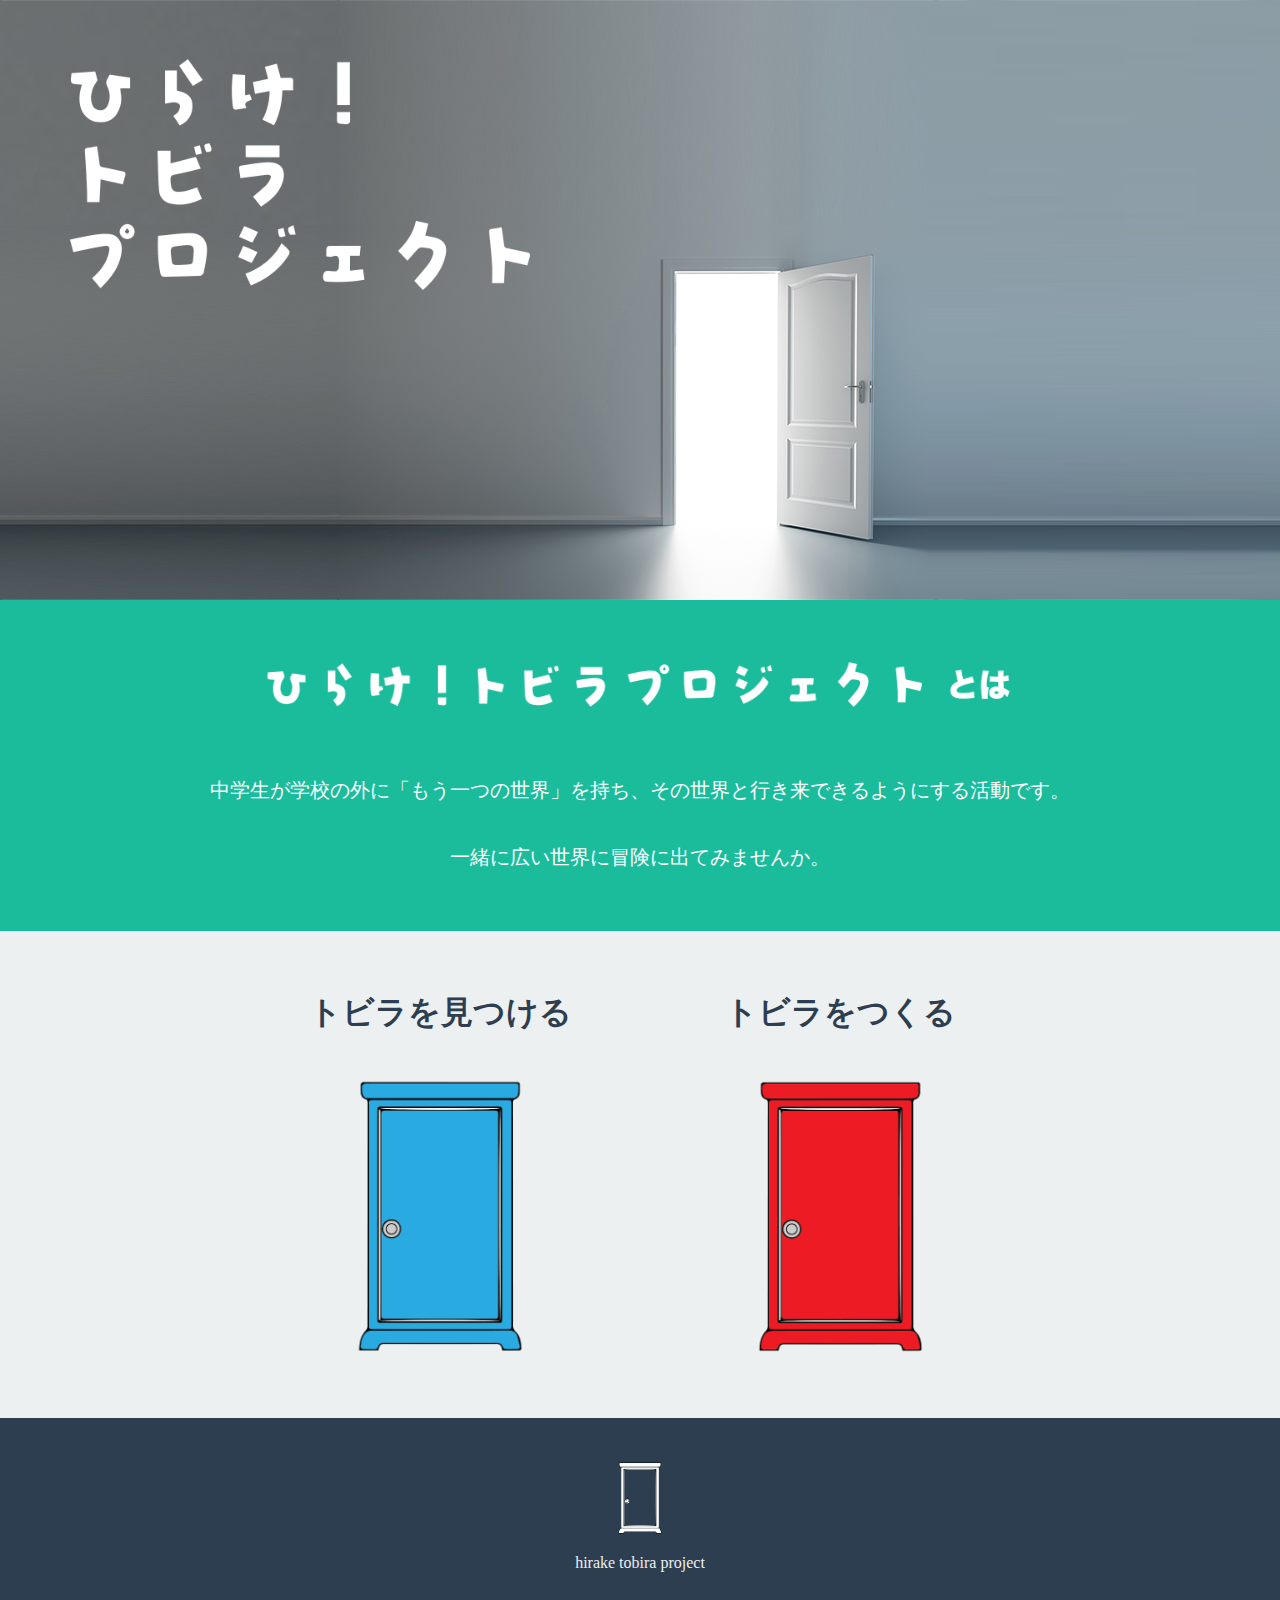
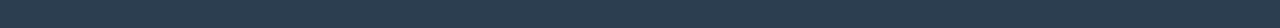
==== index.html @ ed27bb4b "調整" ====
<!DOCTYPE html>
<head>
  <meta charset='UTF-8'>
  <title>ひらけ！トビラプロジェクト</title>
  <meta content='トビラ' name='keywords'>
  <!-- %meta{:content => "width=device-width,initial-scale=1,maximum-scale=1,user-scalable=no", :name => "viewport"}/ -->
  <!-- %meta{:content => "telephone=no", :name => "format-detection"}/ -->
  <link href='./img/favicon.ico' rel='shortcut icon'>
  <!-- %link{:href => "css/smart.css", :media => "only screen and (max-device-width:480px)", :rel => "stylesheet", :type => "text/css"}/ -->
  <!-- %link{:href => "css/reset.min.css", :rel => "stylesheet"}/ -->
  <!-- %link{:href => "css/style.css", :media => "screen and (min-device-width:481px)", :rel => "stylesheet", :type => "text/css"}/ -->
  <!--[if IE]> <script type="text/javascript" src="excanvas.js"></script> <![endif]-->
  <!-- %link{rel: "stylesheet", type: "text/css", href: "http://yui.yahooapis.com/3.17.2/build/cssreset/cssreset-min.css"} -->
  <link href='css/style.css' rel='stylesheet' type='text/css'>
  <!-- %script{:src => "js/jquery-2.1.0.min.js"} -->
  <!-- %script{:src => "js/init.js"} -->
</head>
<body>
  <div id='container'>
    <section id='top'>
      <img height='auto' id='title' src='img/title.png' width='500px'>
    </section>
    <section id='about'>
      <h1 class='title'>
        <img height='auto' src='img/about-title.png' width='800px'>
      </h1>
      <div class='description'>
        <p>中学生が学校の外に「もう一つの世界」を持ち、その世界と行き来できるようにする活動です。</p>
        <p>一緒に広い世界に冒険に出てみませんか。</p>
      </div>
    </section>
    <section class='clearfix' id='doors'>
      <div class='container'>
        <div class='door left'>
          <h1>トビラを見つける</h1>
          <a href='./search.html'>
            <img src='img/search-door.png'>
          </a>
        </div>
        <div class='door right'>
          <h1>トビラをつくる</h1>
          <a href='./make.html'>
            <img src='img/make-door.png'>
          </a>
        </div>
      </div>
    </section>
    <section id='footer'>
      <a href='.'><img src='img/footer-door.png'></a>
      <p>hirake tobira project</p>
    </section>
  </div>
</body>
---- css/style.css ----
.clearfix:after {
  content: ".";
  display: block;
  height: 0;
  clear: both;
  visibility: hidden; }

.clearfix {
  display: inline-table; }

/* Hides from IE-mac \*/
* html .clearfix {
  height: 1%; }

.clearfix {
  display: block; }

/* End hide from IE-mac */
body {
  margin: 0; }

h1 {
  margin: 0; }

#top {
  height: 600px;
  background-image: url("../img/top.png"); }
  #top img#title {
    display: block;
    position: relative;
    left: 50px;
    top: 50px; }
  #top h1 {
    display: block;
    position: relative;
    left: 50px;
    top: 50px;
    font-size: 60px;
    color: white; }

#about {
  background-color: #1abc9c;
  padding: 20px; }
  #about h1 {
    margin: 20px;
    text-align: center; }
  #about p {
    margin: 40px 20px;
    font-size: 20px;
    color: white;
    text-align: center; }

#doors {
  background-color: #ecf0f1;
  padding: 60px; }
  #doors .container {
    width: 800px;
    margin: 0 auto; }
  #doors .door {
    width: 400px;
    float: left; }
    #doors .door h1 {
      margin-bottom: 40px;
      text-align: center;
      color: #2c3e50; }
    #doors .door a {
      margin: 0 auto;
      display: block;
      width: 175px; }
    #doors .door img {
      display: block;
      width: 175px;
      height: auto; }

#footer {
  background-color: #2c3e50;
  padding: 40px; }
  #footer a {
    margin: 0 auto;
    display: block;
    width: 80px; }
  #footer img {
    width: 80px;
    height: auto;
    display: block; }
  #footer p {
    color: #ecf0f1;
    text-align: center; }
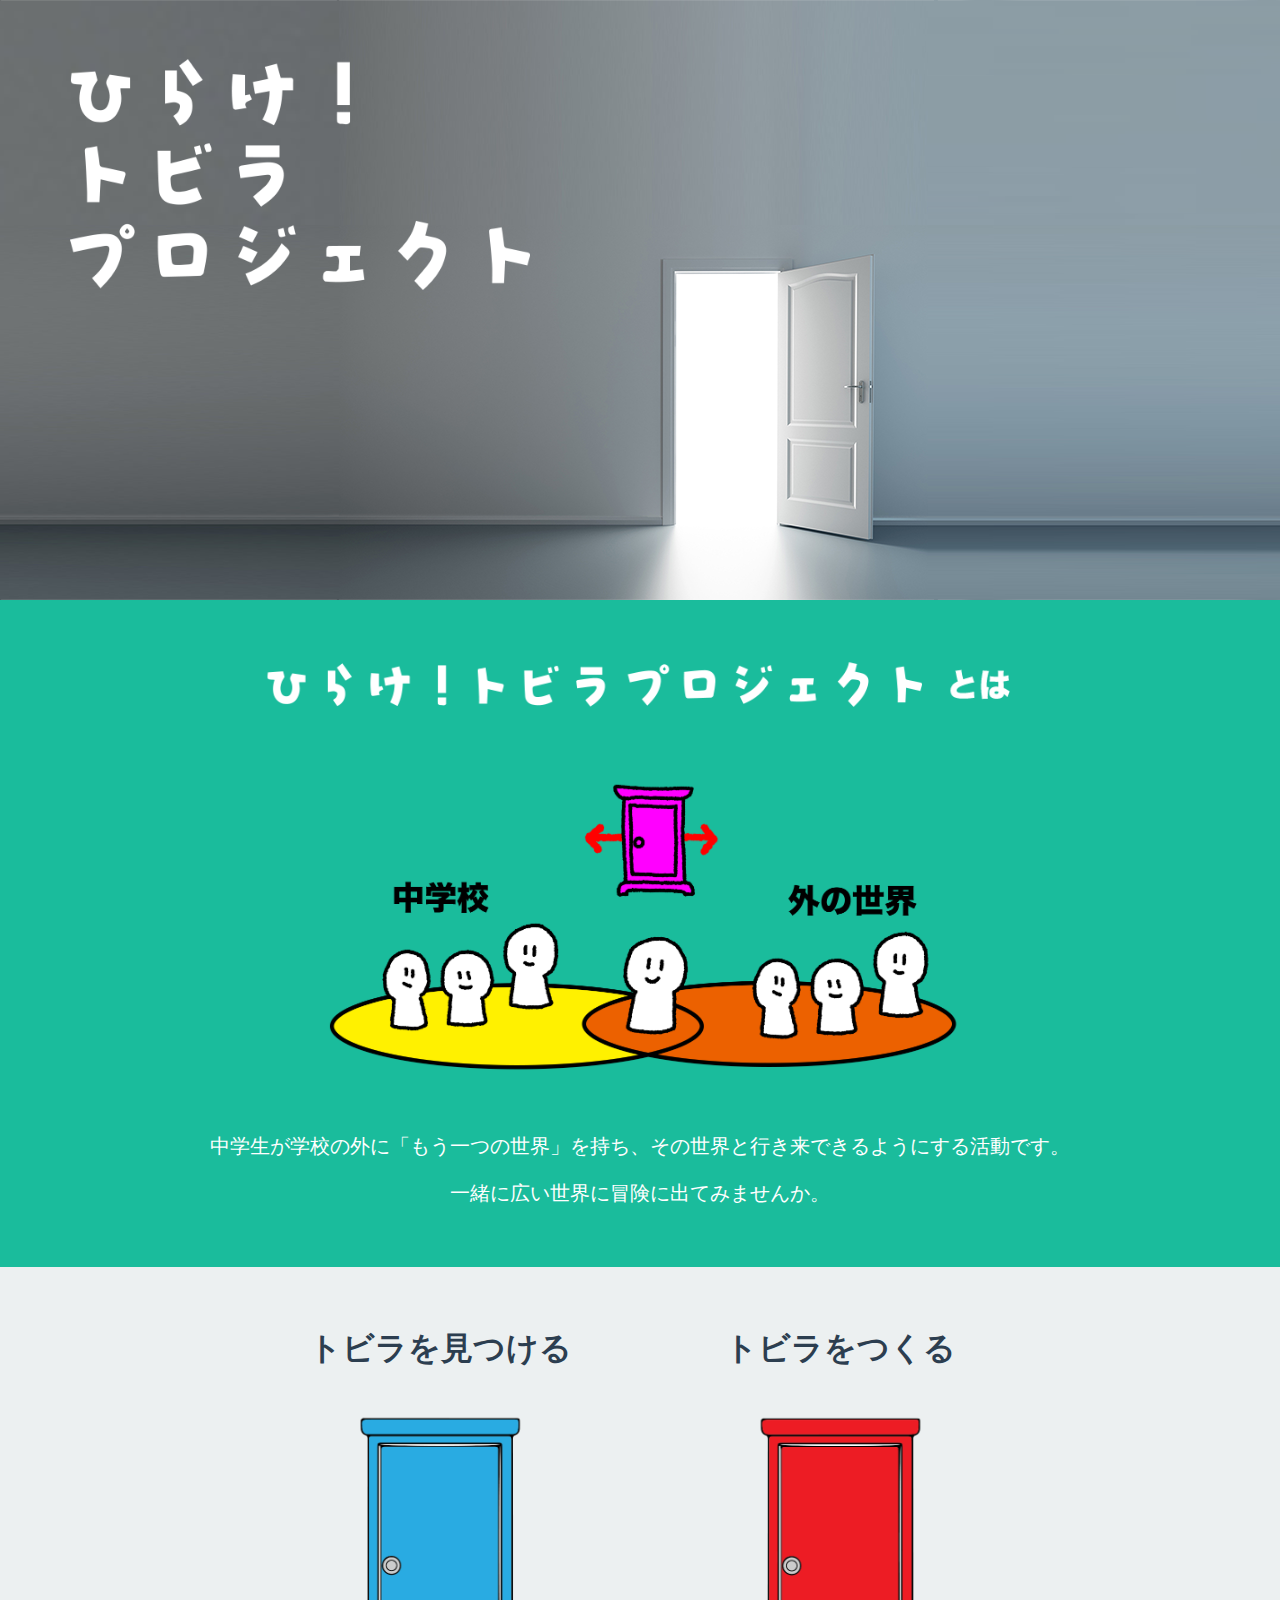
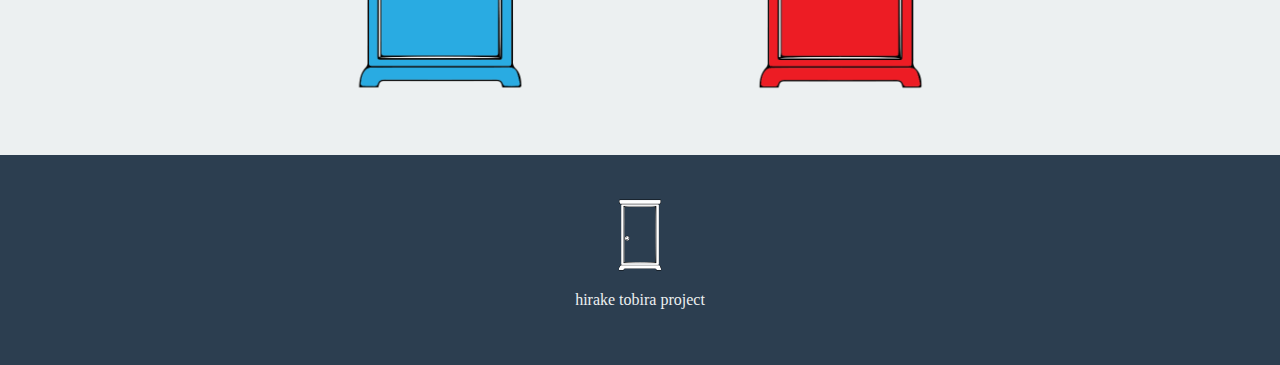
==== commit 872a808a: "画像を追加" ====
--- a/index.html
+++ b/index.html
@@ -24,6 +24,7 @@
       <h1 class='title'>
         <img height='auto' src='img/about-title.png' width='800px'>
       </h1>
+      <img id='about-door' src='img/about-door.png'>
       <div class='description'>
         <p>中学生が学校の外に「もう一つの世界」を持ち、その世界と行き来できるようにする活動です。</p>
         <p>一緒に広い世界に冒険に出てみませんか。</p>
--- a/css/style.css
+++ b/css/style.css
@@ -44,11 +44,17 @@
   #about h1 {
     margin: 20px;
     text-align: center; }
-  #about p {
-    margin: 40px 20px;
-    font-size: 20px;
-    color: white;
-    text-align: center; }
+  #about .description {
+    margin: 40px 20px; }
+    #about .description p {
+      font-size: 20px;
+      color: white;
+      text-align: center; }
+  #about img#about-door {
+    display: block;
+    margin: 0 auto;
+    width: 800px;
+    height: auto; }
 
 #doors {
   background-color: #ecf0f1;
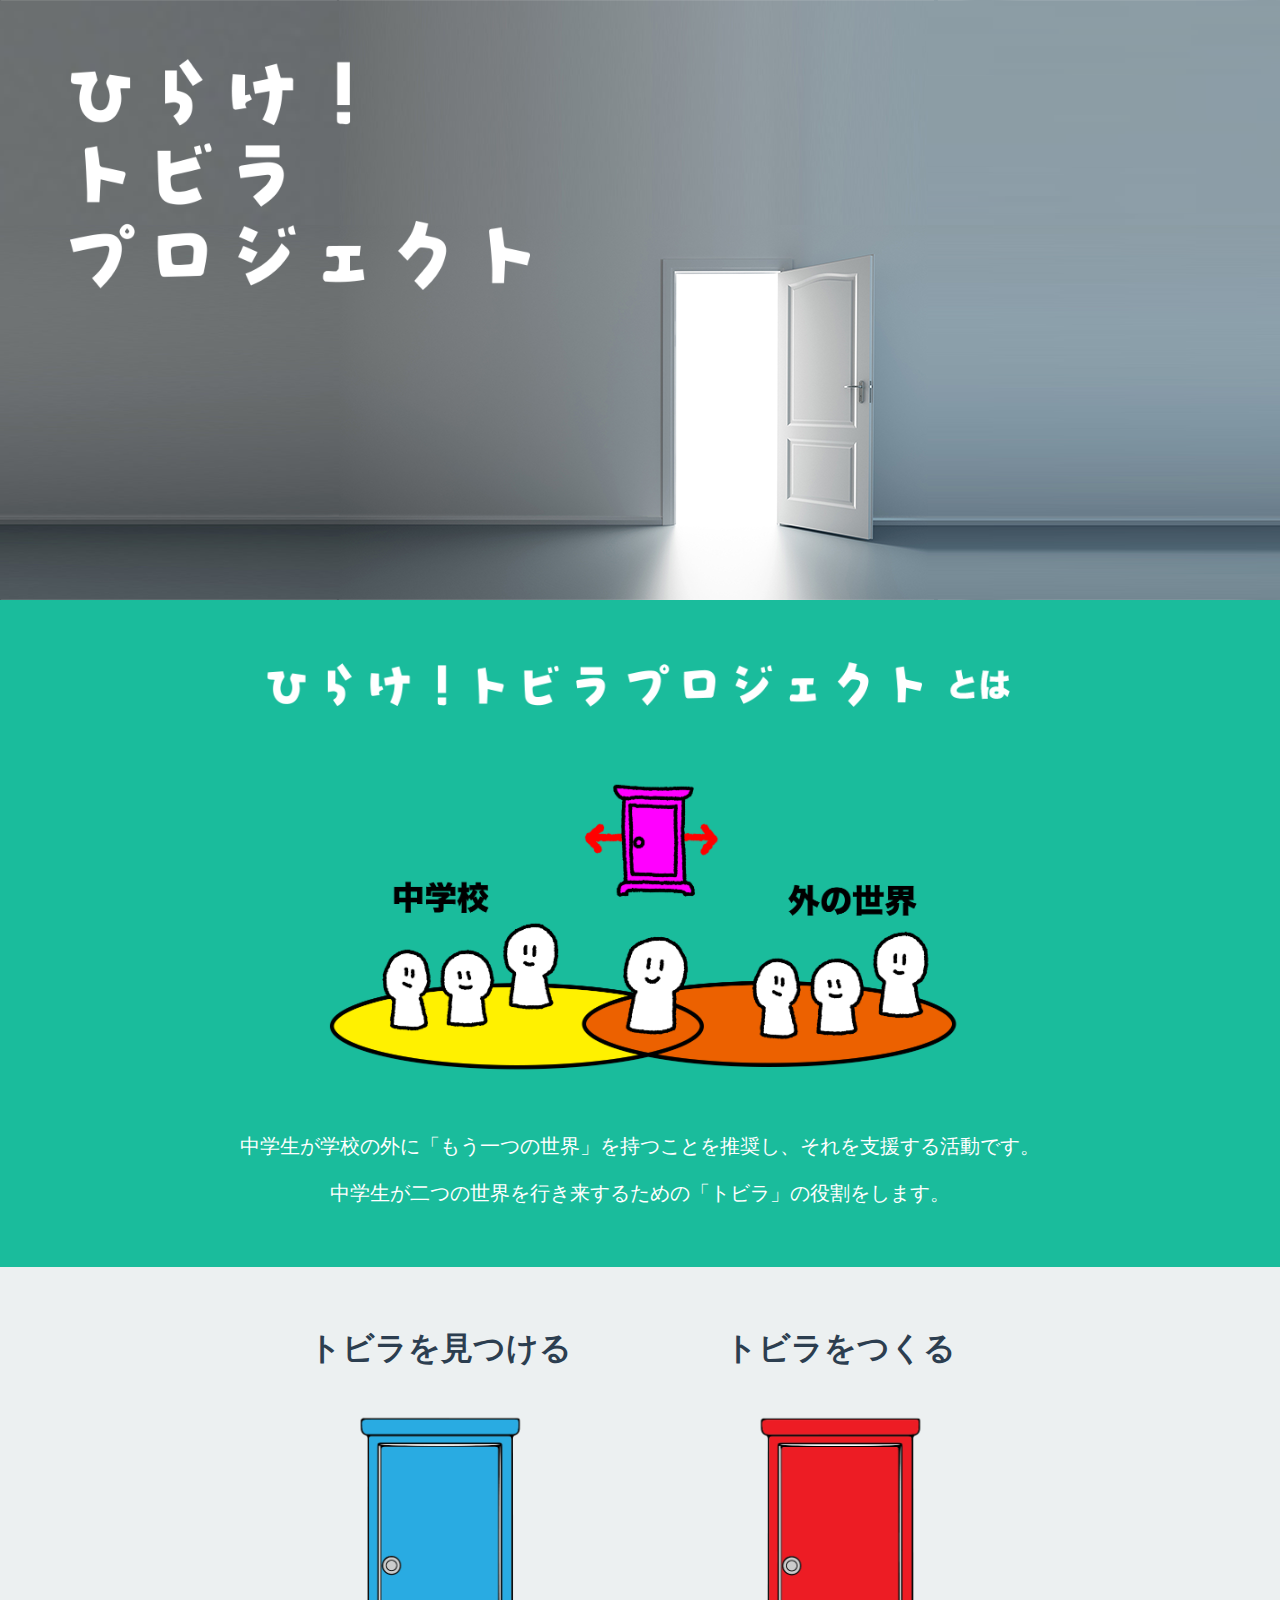
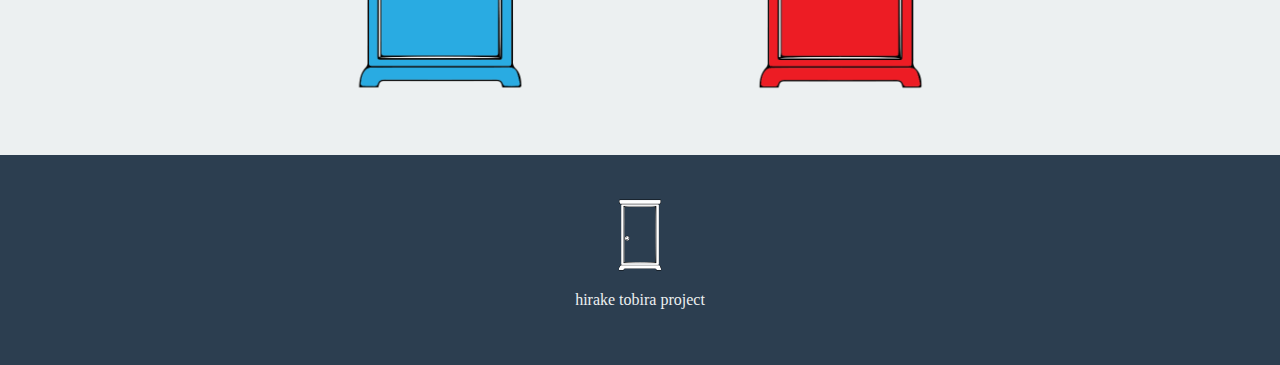
==== commit eec8b197: "something" ====
--- a/index.html
+++ b/index.html
@@ -26,8 +26,8 @@
       </h1>
       <img id='about-door' src='img/about-door.png'>
       <div class='description'>
-        <p>中学生が学校の外に「もう一つの世界」を持ち、その世界と行き来できるようにする活動です。</p>
-        <p>一緒に広い世界に冒険に出てみませんか。</p>
+        <p>中学生が学校の外に「もう一つの世界」を持つことを推奨し、それを支援する活動です。</p>
+        <p>中学生が二つの世界を行き来するための「トビラ」の役割をします。</p>
       </div>
     </section>
     <section class='clearfix' id='doors'>
